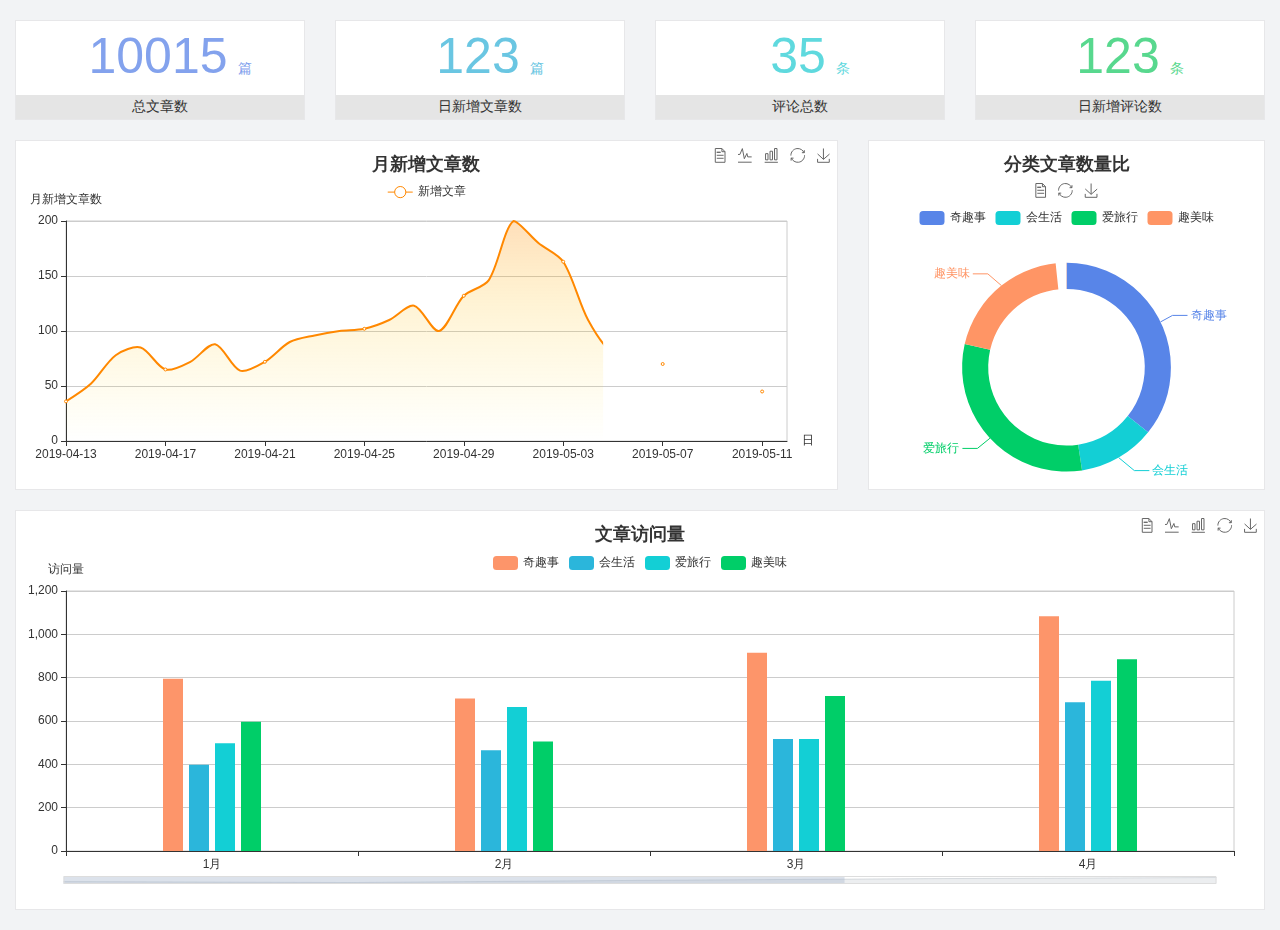
==== home/dashboard.html @ baed829b "init repository" ====
<!DOCTYPE html>
<html lang="en">

<head>
  <meta charset="UTF-8">
  <meta name="viewport" content="width=device-width, initial-scale=1.0">
  <meta http-equiv="X-UA-Compatible" content="ie=edge">
  <title>图表统计</title>
  <link rel="stylesheet" href="../../assets/lib/bootstrap.css" />
  <link rel="stylesheet" href="../../assets/lib/main.css" />
  <script src="../../assets/lib/jquery.js"></script>
  <script type="text/javascript" src="../../assets/lib/echarts.min.js"></script>
</head>

<body>
  <div class="container-fluid">
    <div class="row spannel_list">
      <div class="col-sm-3 col-xs-6">
        <div class="spannel">
          <em>10015</em><span>篇</span>
          <b>总文章数</b>
        </div>
      </div>
      <div class="col-sm-3 col-xs-6">
        <div class="spannel scolor01">
          <em>123</em><span>篇</span>
          <b>日新增文章数</b>
        </div>
      </div>
      <div class="col-sm-3 col-xs-6">
        <div class="spannel scolor02">
          <em>35</em><span>条</span>
          <b>评论总数</b>
        </div>
      </div>
      <div class="col-sm-3 col-xs-6">
        <div class="spannel scolor03">
          <em>123</em><span>条</span>
          <b>日新增评论数</b>
        </div>
      </div>
    </div>
  </div>

  <div class="container-fluid">
    <div class="row curve-pie">
      <div class="col-lg-8 col-md-8">
        <div class="gragh_pannel" id="curve_show"></div>
      </div>
      <div class="col-lg-4 col-md-4">
        <div class="gragh_pannel" id="pie_show"></div>
      </div>
    </div>
  </div>

  <div class="container-fluid">
    <div class="column_pannel" id="column_show"></div>
  </div>

  <script>
    var oChart = echarts.init(document.getElementById('curve_show'));
    var aList_all = [
      { 'count': 36, 'date': '2019-04-13' },
      { 'count': 52, 'date': '2019-04-14' },
      { 'count': 78, 'date': '2019-04-15' },
      { 'count': 85, 'date': '2019-04-16' },
      { 'count': 65, 'date': '2019-04-17' },
      { 'count': 72, 'date': '2019-04-18' },
      { 'count': 88, 'date': '2019-04-19' },
      { 'count': 64, 'date': '2019-04-20' },
      { 'count': 72, 'date': '2019-04-21' },
      { 'count': 90, 'date': '2019-04-22' },
      { 'count': 96, 'date': '2019-04-23' },
      { 'count': 100, 'date': '2019-04-24' },
      { 'count': 102, 'date': '2019-04-25' },
      { 'count': 110, 'date': '2019-04-26' },
      { 'count': 123, 'date': '2019-04-27' },
      { 'count': 100, 'date': '2019-04-28' },
      { 'count': 132, 'date': '2019-04-29' },
      { 'count': 146, 'date': '2019-04-30' },
      { 'count': 200, 'date': '2019-05-01' },
      { 'count': 180, 'date': '2019-05-02' },
      { 'count': 163, 'date': '2019-05-03' },
      { 'count': 110, 'date': '2019-05-04' },
      { 'count': 80, 'date': '2019-05-05' },
      { 'count': 82, 'date': '2019-05-06' },
      { 'count': 70, 'date': '2019-05-07' },
      { 'count': 65, 'date': '2019-05-08' },
      { 'count': 54, 'date': '2019-05-09' },
      { 'count': 40, 'date': '2019-05-10' },
      { 'count': 45, 'date': '2019-05-11' },
      { 'count': 38, 'date': '2019-05-12' },
    ];

    let aCount = [];
    let aDate = [];

    for (var i = 0; i < aList_all.length; i++) {
      aCount.push(aList_all[i].count);
      aDate.push(aList_all[i].date);
    }

    var chartopt = {
      title: {
        text: '月新增文章数',
        left: 'center',
        top: '10'
      },
      tooltip: {
        trigger: 'axis'
      },
      legend: {
        data: ['新增文章'],
        top: '40'
      },
      toolbox: {
        show: true,
        feature: {
          mark: { show: true },
          dataView: { show: true, readOnly: false },
          magicType: { show: true, type: ['line', 'bar'] },
          restore: { show: true },
          saveAsImage: { show: true }
        }
      },
      calculable: true,
      xAxis: [
        {
          name: '日',
          type: 'category',
          boundaryGap: false,
          data: aDate
        }
      ],
      yAxis: [
        {
          name: '月新增文章数',
          type: 'value'
        }
      ],
      series: [
        {
          name: '新增文章',
          type: 'line',
          smooth: true,
          itemStyle: { normal: { areaStyle: { type: 'default' }, color: '#f80' }, lineStyle: { color: '#f80' } },
          data: aCount
        }],
      areaStyle: {
        normal: {
          color: new echarts.graphic.LinearGradient(0, 0, 0, 1, [{
            offset: 0,
            color: 'rgba(255,136,0,0.39)'
          }, {
            offset: .34,
            color: 'rgba(255,180,0,0.25)'
          }, {
            offset: 1,
            color: 'rgba(255,222,0,0.00)'
          }])

        }
      },
      grid: {
        show: true,
        x: 50,
        x2: 50,
        y: 80,
        height: 220
      }
    };

    oChart.setOption(chartopt);


    var oPie = echarts.init(document.getElementById('pie_show'));
    var oPieopt =
    {
      title: {
        top: 10,
        text: '分类文章数量比',
        x: 'center'
      },
      tooltip: {
        trigger: 'item',
        formatter: "{a} <br/>{b} : {c} ({d}%)"
      },
      color: ['#5885e8', '#13cfd5', '#00ce68', '#ff9565'],
      legend: {
        x: 'center',
        top: 65,
        data: ['奇趣事', '会生活', '爱旅行', '趣美味']
      },
      toolbox: {
        show: true,
        x: 'center',
        top: 35,
        feature: {
          mark: { show: true },
          dataView: { show: true, readOnly: false },
          magicType: {
            show: true,
            type: ['pie', 'funnel'],
            option: {
              funnel: {
                x: '25%',
                width: '50%',
                funnelAlign: 'left',
                max: 1548
              }
            }
          },
          restore: { show: true },
          saveAsImage: { show: true }
        }
      },
      calculable: true,
      series: [
        {
          name: '访问来源',
          type: 'pie',
          radius: ['45%', '60%'],
          center: ['50%', '65%'],
          data: [
            { value: 300, name: '奇趣事' },
            { value: 100, name: '会生活' },
            { value: 260, name: '爱旅行' },
            { value: 180, name: '趣美味' }
          ]
        }
      ]
    };
    oPie.setOption(oPieopt);



    var oColumn = this.echarts.init(document.getElementById('column_show'));
    var oColumnopt =
    {
      title: {
        text: '文章访问量',
        left: 'center',
        top: '10'
      },
      tooltip: {
        trigger: 'axis'
      },
      legend: {
        data: ['奇趣事', '会生活', '爱旅行', '趣美味'],
        top: '40'
      },
      toolbox: {
        show: true,
        feature: {
          mark: { show: true },
          dataView: { show: true, readOnly: false },
          magicType: { show: true, type: ['line', 'bar'] },
          restore: { show: true },
          saveAsImage: { show: true }
        }
      },
      calculable: true,
      xAxis: [
        {
          type: 'category',
          data: ['1月', '2月', '3月', '4月', '5月']
        }
      ],
      yAxis: [
        {
          name: '访问量',
          type: 'value'
        }
      ],
      series: [
        {
          name: '奇趣事',
          type: 'bar',
          barWidth: 20,
          itemStyle: {
            normal: { areaStyle: { type: 'default' }, color: '#fd956a' }
          },
          data: [800, 708, 920, 1090, 1200]
        },
        {
          name: '会生活',
          type: 'bar',
          barWidth: 20,
          itemStyle: {
            normal: { areaStyle: { type: 'default' }, color: '#2bb6db' }
          },
          data: [400, 468, 520, 690, 800]
        },
        {
          name: '爱旅行',
          type: 'bar',
          barWidth: 20,
          itemStyle: {
            normal: { areaStyle: { type: 'default' }, color: '#13cfd5' }
          },
          data: [500, 668, 520, 790, 900]
        },
        {
          name: '趣美味',
          type: 'bar',
          barWidth: 20,
          itemStyle: {
            normal: { areaStyle: { type: 'default' }, color: '#00ce68' }
          },
          data: [600, 508, 720, 890, 1000]
        }
      ],
      grid: {
        show: true,
        x: 50,
        x2: 30,
        y: 80,
        height: 260
      },
      dataZoom: [//给x轴设置滚动条
        {
          start: 0,//默认为0
          end: 100 - 1000 / 31,//默认为100
          type: 'slider',
          show: true,
          xAxisIndex: [0],
          handleSize: 0,//滑动条的 左右2个滑动条的大小
          height: 8,//组件高度
          left: 45, //左边的距离
          right: 50,//右边的距离
          bottom: 26,//右边的距离
          handleColor: '#ddd',//h滑动图标的颜色
          handleStyle: {
            borderColor: "#cacaca",
            borderWidth: "1",
            shadowBlur: 2,
            background: "#ddd",
            shadowColor: "#ddd",
          }
        }]
    };
    oColumn.setOption(oColumnopt);
  </script>
</body>

</html>
---- assets/lib/main.css ----
body{
    font-family:'MicroSoft YaHei';
    background-color: #f2f3f5;
}
.main_wrap{
    position:fixed;
    width:100%;
    height:100%;
    left:0px;
    top:0px;
    background:url('../images/login_bg.jpg'); 
    background-size:100% 100%; 
  }
.header{
    width:1200px;
    overflow: hidden;
    margin:20px auto 0;
}
.heade .logo{
    float: left;
}
.header .copyright{
    float:right;
    font-size:12px;
    color:#fff;
    text-align:right;
    line-height:20px;
    margin-top:10px;
}
.login_form_con{
    position:absolute;
    left:50%;
    top:50%;
    margin-left:-200px;
    margin-top:-155px;
    width:400px;
    height:310px;
    background-color: #edeff0;
}

.login_form{
    position: relative;
}

.login_form .icon-user{
    position:absolute;
    font-size:16px;
    color:#999;
    left:46px;
    top:12px;
}
.login_form .icon-key{
    position:absolute;
    font-size:18px;
    color:#999;
    left:46px;
    top:78px;
}
.login_title{
    height:60px;
    background:url('../images/login_title.png') center center no-repeat #fff;
}
.input_txt,.input_pass,.input_sub{
    display:block;
    width:334px;
    height:37px;
    padding:0px;
    text-indent:40px;
    border:1px solid #ddd;
    margin:27px auto 0;
    outline:none;
}
.input_sub{
    margin-top:40px;
    height:42px;
    background-color: #19b9e7;
    text-indent:0px;
    font-size:18px;
    color:#fff;
    cursor: pointer;
}
.input_sub:hover{
    background-color: #08a0cc;
}

.sider{
    position:fixed;
    left:0;
    top:0;
    bottom:0;
    width:210px;
    background-color: #323745;
}
.sider .logo{
    display:block;
    height:56px;
    background-color: #242732;
    overflow: hidden;
}
.sider .logo img{
    display:block;
    margin:6px auto 0;
}
.user_info{
    height:79px;
    border-bottom:1px solid #5a5e6b;
}

.user_info img{
    float: left;
    width:40px;
    height:40px;
    border-radius:20px;
    margin:19px 0 0 30px;
}
.user_info span{
    float: left;
    width:120px;
    font-size:12px;
    color:#fff;
    margin:23px 0 0 20px;
}
.user_info b{
    float: left;
    width: 120px;
    font-weight:normal;
    font-size:12px;
    color:#adafb5;
    margin:2px 0 0 20px;
}

.menu .level01{
    height:50px;
    line-height:50px;
}
.menu .level01 a{
    display:block;
    height:50px;
    font-size:12px;
    color:#adafb5;
    overflow: hidden;
}
.menu .level01.active a{
    background-color: #1378f0;
    color:#fff;
}
.menu .level01.active i{
    color:#fff;
}

.menu .level01 a:hover{
    background-color: #1378f0;
    color:#fff;
}
.menu .level01 a:hover i{
    color:#fff;
}
.menu .level01 i{
    color:#61646f;
    font-size:22px;
    float: left;
    margin-left:26px;
}
.menu .level01 span{
    float: left;
    margin-left:10px;
}
.menu .level01 b{
    float: right;
    margin-right:20px;
    font-weight:normal;
    transform:rotate(90deg);
    transition:all 500ms ease;
}

.menu .level01 .rotate0{
    transform:rotate(0deg);
}

.menu .level02{
    background: #242732;
    display:none;
}


.menu .level02 li{
    height:40px;
    line-height:40px;
}
.menu .level02 li a{
    display:block;
    height:40px;
    font-size:12px;
    color:#adafb5;
    overflow: hidden;
}

.menu .level02 li a:hover{
    background-color: #1378f0;
    color:#fff;
}

.menu .level02 li i{
    font-size:12px;
    float: left;
    margin-left:60px;
}
.menu .level02 li span{
    font-size:12px;
    float: left;
    margin-left:5px;
}

.menu .level02 .active a{
    color:#ffae00;
}

.header_bar{
    position:fixed;
    left:210px;
    right:0;
    top:0;
    height:56px;
    background-color: #fff;
}

.main{
    position:fixed;
    left:210px;
    top:56px;
    right:0;
    bottom:0;
    background-color: #f2f3f5;
}

.search_form{
    width:218px;
    height:33px;
    border:1px solid #ddd;
    background-color: #f2f3f5;
    border-radius:16px;
    float: left;
    margin:12px 0 0 27px;
}

.search_form input{
    padding:0px;
    margin:0px;
    border:0px;
    float: left;
    background-color: #f2f3f5;
    font-size:12px;
    width:175px;
    height:31px;
    margin-left:12px;
    outline:none;
   
}

.search_form .icon-search{
    line-height:33px;
    cursor: pointer;
    font-size:18px;
    color:#abaebb;
}
.user_center_link{
    float:right;

}
.user_center_link a{
    line-height:56px;
    font-size:12px;
    color:#999;
    margin-right:15px;
}
.user_center_link a:hover{
    color:#ffae00
}

.user_center_link img{
    width:42px;
    height:42px;
    border-radius:32px;
    margin-right:10px;
}

.spannel_list{
    margin-top:20px;
}

.spannel{
	height:100px;
	overflow:hidden;
	text-align:center;
    position:relative;
    background-color: #fff;
    border:1px solid #e7e7e9;
    margin-bottom:20px;
}

.spannel em{
    font-style:normal;
	font-size:50px;
	line-height:50px;
	display:inline-block;
	margin:10px 0 0 20px;
	font-family:'Arial';
	color:#83a2ed;
}

.spannel span{
	font-size:14px;
	display:inline-block;
	color:#83a2ed;
	margin-left:10px;
}

.spannel b{
	position:absolute;
	left:0;
	bottom:0;
	width:100%;
	line-height:24px;
	background:#e5e5e5;
	color:#333;
	font-size:14px;
	font-weight:normal;
}

.scolor01 em,.scolor01 span{
	color:#6ac6e2;
}

.scolor02 em,.scolor02 span{
	color:#5fd9de;
}

.scolor03 em,.scolor03 span{
	color:#58d88e;
}


.gragh_pannel{
    height:350px;
    border:1px solid #e7e7e9;
    background-color: #fff!important; 
    margin-bottom:20px;  
}

.column_pannel{
    margin-bottom:20px;
    height:400px;
    border:1px solid #e7e7e9;
    background-color: #fff!important;   
}

.common_title{
    line-height:42px;
    background-color: #fbfbfb;
    border:1px solid #e7e7e9;
    margin-top:20px;
    text-indent: 15px;
    font-size:14px;
    color:#333;
}

.common_con{
    border:1px solid #e7e7e9;
    border-top:0px;
    background-color: #fff;
    padding-bottom:20px;
    margin-bottom:20px;
}
.opt_btns{
    margin-top:20px;
}

.mp20{
    margin-top:20px;
}

.pagination{   
   margin:0;
}

.article_form{
    margin-top:20px;
}

.form-group{
    margin-bottom:25px;
}

.form-group label{
    font-weight:normal;
    color:#666;
}

.icon-icondate{
    line-height:16px;
}

.user_pic{
    width:100px;
    height:100px;
    margin-bottom:10px;
}

.article_cover{
    width:200px;
    height:200px;
    margin-bottom:10px;
}
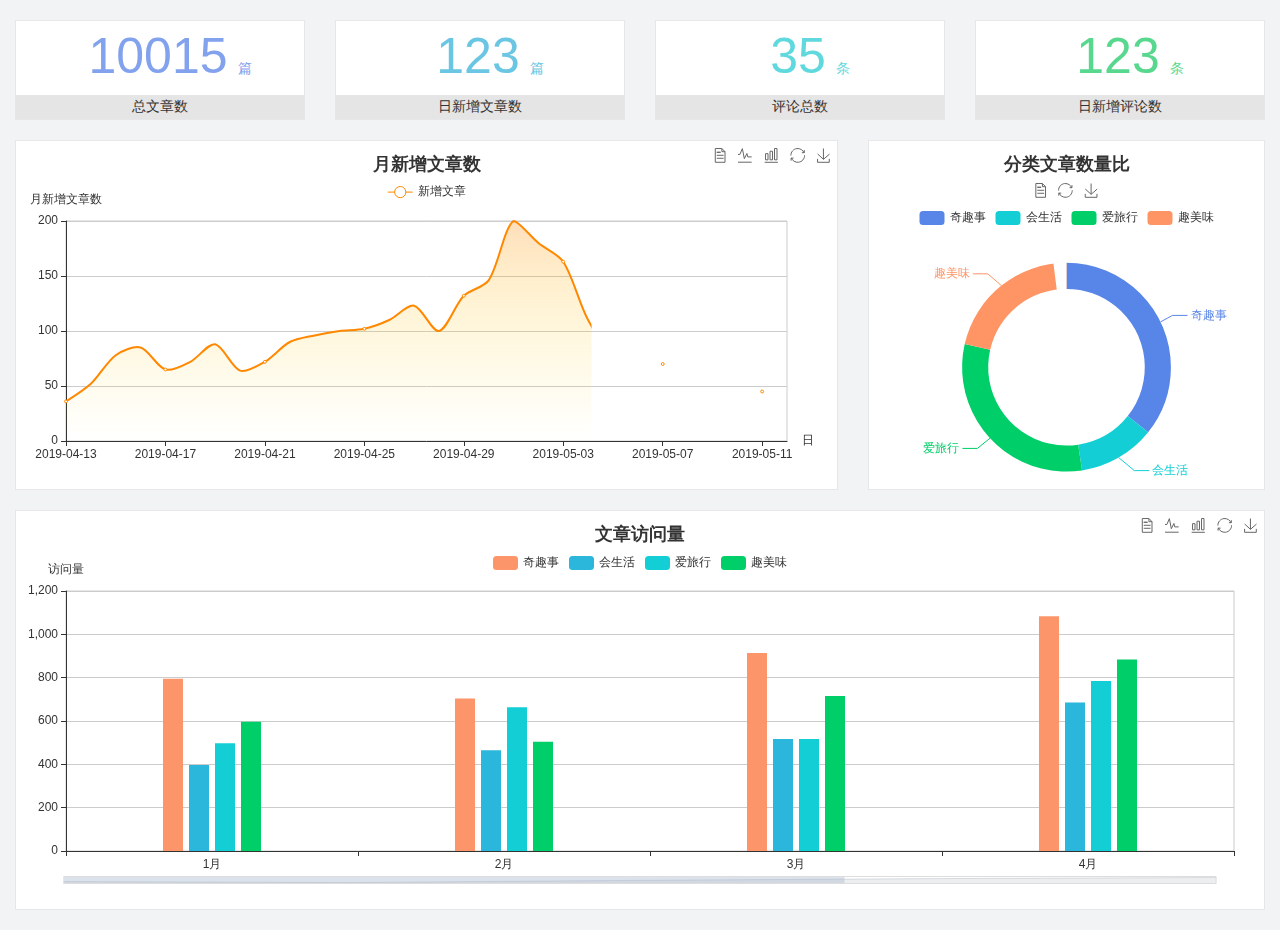
==== commit cc63774b: "80%完成index.html, index.js, 还剩complete函数没完成" ====
--- a/home/dashboard.html
+++ b/home/dashboard.html
@@ -6,10 +6,11 @@
   <meta name="viewport" content="width=device-width, initial-scale=1.0">
   <meta http-equiv="X-UA-Compatible" content="ie=edge">
   <title>图表统计</title>
-  <link rel="stylesheet" href="../../assets/lib/bootstrap.css" />
-  <link rel="stylesheet" href="../../assets/lib/main.css" />
-  <script src="../../assets/lib/jquery.js"></script>
-  <script type="text/javascript" src="../../assets/lib/echarts.min.js"></script>
+  <link rel="stylesheet" href="../assets/lib/bootstrap.css" />
+  <link rel="stylesheet" href="../assets/lib/main.css" />
+  <!-- import jquery.js -->
+  <script src="../assets/lib/jquery.js"></script>
+  <script type="text/javascript" src="../assets/lib/echarts.min.js"></script>
 </head>
 
 <body>
